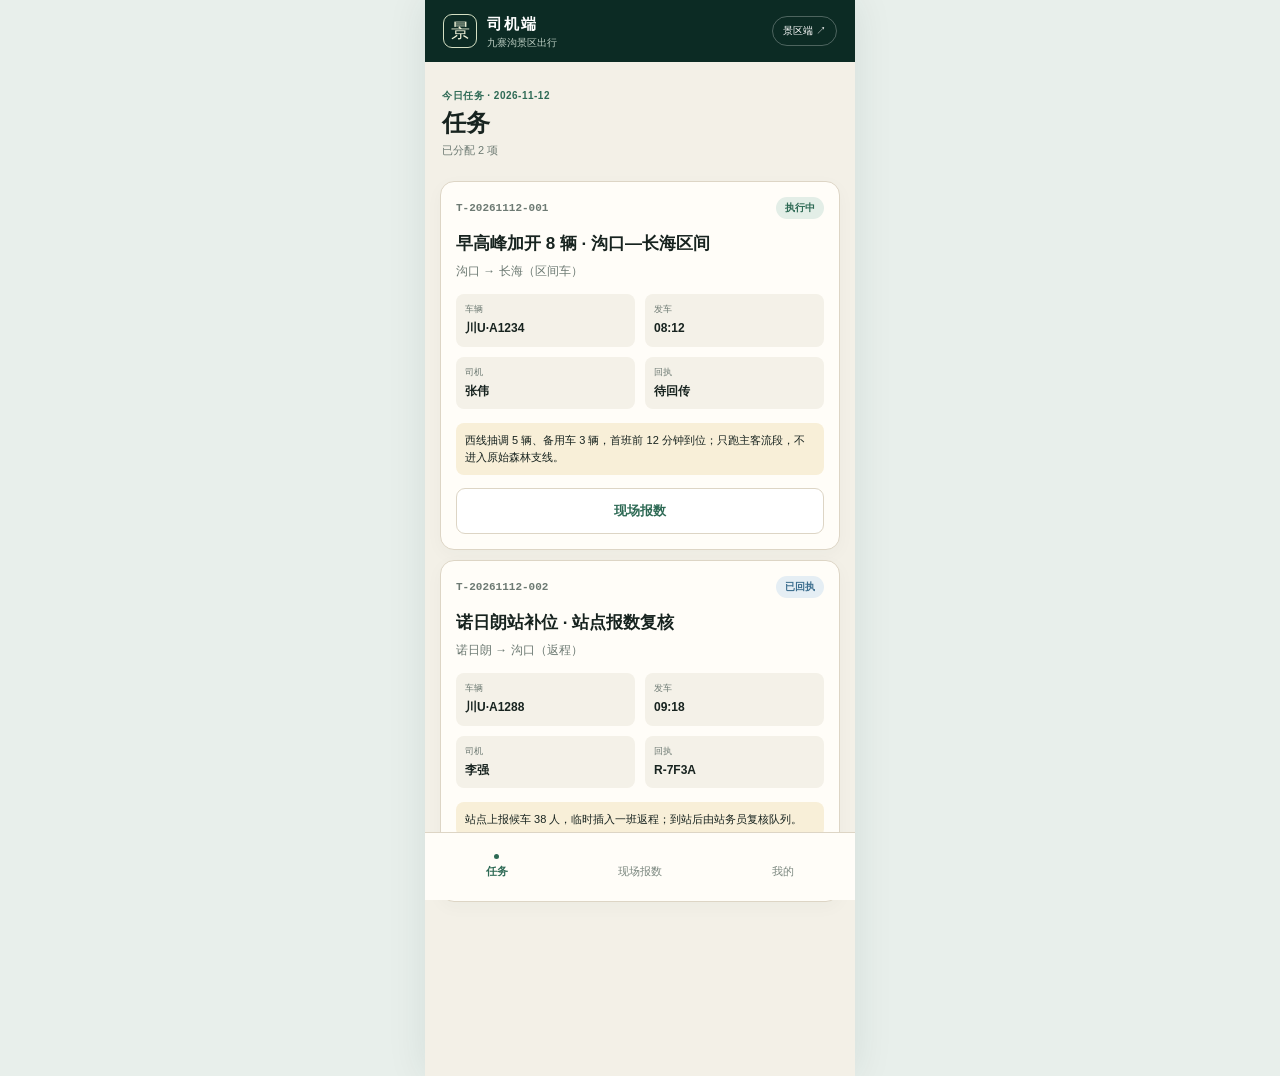
==== static/driver.html @ bd4abcb3 "Prepare DispatchOS for protected Render deployment" ====
<!doctype html>
<html lang="zh-CN">
<head>
  <meta charset="utf-8">
  <meta name="viewport" content="width=device-width,initial-scale=1,viewport-fit=cover">
  <meta name="theme-color" content="#0c2b24">
  <title>九寨景枢 · 司机端</title>
  <link rel="stylesheet" href="guest.css">
  <link rel="stylesheet" href="driver.css">
</head>
<body>
  <div class="app-shell driver-shell">
    <header class="guest-head">
      <div class="brand"><span class="brand-mark">景</span><span><b>司机端</b><small>九寨沟景区出行</small></span></div>
      <a class="driver-link" href="index.html?role=dispatcher#overview">景区端 ↗</a>
    </header>
    <main id="driver-app" aria-live="polite"></main>
    <nav id="driver-tabs" class="tabbar">
      <button class="active" data-page="tasks">任务</button>
      <button data-page="report">现场报数</button>
      <button data-page="me">我的</button>
    </nav>
  </div>
  <div id="toast" role="status"></div>
  <script src="demo_snapshot.js"></script>
  <script src="driver.js"></script>
</body>
</html>
---- static/guest.css ----
:root{--forest:#0c2b24;--moss:#2e6a55;--ochre:#b87a3f;--bg:#f3f0e7;--ink:#17231f;--muted:#6d7a73;--line:#ddd5c5;--cream:#fffdf8;--red:#ab4030;--blue:#3d6f8f}*{box-sizing:border-box}body{margin:0;background:#e8efeb;color:var(--ink);font:15px/1.55 -apple-system,BlinkMacSystemFont,"Segoe UI","PingFang SC","Microsoft YaHei",sans-serif}.app-shell{width:min(100%,430px);min-height:100dvh;margin:auto;background:var(--bg);position:relative;padding-bottom:76px;box-shadow:0 0 38px #183b3417}.guest-head{height:62px;background:var(--forest);color:#fff;display:flex;align-items:center;justify-content:space-between;padding:0 18px}.brand{display:flex;align-items:center;gap:10px}.brand-mark{width:34px;height:34px;border:1px solid #d4dfc3;border-radius:9px;display:grid;place-items:center;color:#eff2d9;font-family:serif;font-size:19px}.brand b,.brand small{display:block}.brand b{letter-spacing:.12em}.brand small{color:#becfc4;font-size:10px}.help{border:0;background:transparent;color:#e3eadd;font-size:13px;padding:9px}.offline{padding:10px 15px;background:#e6e8e5;border-bottom:1px solid #d2d6d2;color:#515a55;font-size:12px}main{padding:15px 15px 20px}.hero{min-height:210px;position:relative;overflow:hidden;border-radius:18px;padding:22px 19px;color:#fff;background:linear-gradient(100deg,#123a32ed,#215f49cc 60%,#52886899),linear-gradient(130deg,#12382d,#6b9e76 52%,#d0c89c)}.hero:before,.hero:after{content:"";position:absolute;bottom:-45px;width:250px;height:145px;background:#0d352c;border-radius:55% 55% 0 0;transform:rotate(-15deg)}.hero:before{right:-45px;bottom:-57px;background:#226044}.hero:after{right:105px;bottom:-89px;background:#8aa980;opacity:.8}.hero>*{position:relative;z-index:1}.eyebrow{font-size:9px;letter-spacing:1.7px;color:#d5e4c5}.hero h1{font-family:Georgia,"Songti SC",serif;font-size:28px;line-height:1.35;margin:13px 0 7px}.hero h1 em{font-style:normal;color:#e8e8bd}.hero p{font-size:12px;color:#e0e9dc}.hero-land{position:absolute!important;right:0;bottom:0;width:160px;height:80px;z-index:0!important}.hero-land i,.hero-land b,.hero-land span{position:absolute;bottom:0;right:0;width:140px;height:75px;background:#0f453d;clip-path:polygon(50% 0,100% 100%,0 100%);opacity:.7}.hero-land b{right:65px;width:130px;height:57px;background:#c3d2a3;opacity:.6}.hero-land span{bottom:-15px;right:-20px;width:200px;height:55px;background:#83b5a0;clip-path:ellipse(50% 45% at 50% 50%);opacity:.75}.section{background:var(--cream);border:1px solid var(--line);border-radius:14px;padding:16px;margin-top:13px}.section-title{display:flex;align-items:center;justify-content:space-between;gap:8px}.section-title small,.page-title small{font-size:10px;letter-spacing:1px;color:var(--ochre);font-weight:700}.section-title h2,.section h2{font-size:16px;margin:3px 0 0}.badge{padding:4px 8px;border-radius:30px;background:#e7efe7;color:var(--moss);font-size:10px;white-space:nowrap}.badge.estimated{background:#f8edd8;color:#9a6b25}.badge.planned{background:#eceeea;color:#69736d}.badge.demo{background:#f8edd8;color:#9a6b25}.eta{display:flex;align-items:baseline;gap:9px;margin:16px 0 0}.eta strong{font-size:28px;color:var(--forest);letter-spacing:-.5px}.eta span{font-size:12px;color:var(--muted)}.source{font-size:10px;color:#78847d;margin-top:6px}.route-line{display:flex;align-items:center;gap:8px;margin-top:18px;color:#53685d;font-size:10px}.route-line i{height:1px;background:#a8c0ae;flex:1}.route-line b{color:var(--moss)}.slot-card{display:flex;justify-content:space-between;align-items:center;width:100%;padding:12px 0;border:0;border-bottom:1px solid #ece8dc;background:transparent;text-align:left}.slot-card:last-of-type{border-bottom:0}.slot-card b,.slot-card small{display:block}.slot-card b{font-size:13px}.slot-card small{font-size:10px;color:var(--muted);margin-top:2px}.slot-open{font-size:10px;color:var(--moss)}.slot-open b{display:inline;font-size:18px;margin-left:5px}.link{border:0;background:none;color:var(--moss);font-size:11px}.note-card{background:#e9efe4;border-color:#dce5d5}.note-card p,.section>p{font-size:12px;color:#63736a;margin-top:8px}.tabbar{position:fixed;z-index:4;bottom:0;left:50%;transform:translateX(-50%);width:min(100%,430px);height:68px;padding-bottom:env(safe-area-inset-bottom);display:flex;justify-content:space-around;align-items:center;background:#fffdf8;border-top:1px solid var(--line)}.tabbar button{flex:1;height:100%;border:0;background:none;color:#7b877f;font-size:11px}.tabbar button:before{content:"";display:block;width:5px;height:5px;border-radius:50%;background:transparent;margin:0 auto 5px}.tabbar button.active{color:var(--moss);font-weight:700}.tabbar button.active:before{background:var(--moss)}.page-title{padding:12px 2px 14px}.page-title h1{font-size:25px;margin:3px 0}.page-title p{font-size:12px;color:var(--muted)}.field{display:block;font-size:12px;font-weight:600;margin:16px 0}.field input,.field select{display:block;width:100%;height:48px;border:1px solid var(--line);background:white;border-radius:8px;padding:0 12px;margin-top:7px;font-size:14px}.notice{padding:12px;border-radius:9px;background:#f7edda;color:#735a32;font-size:11px;margin:12px 0}.agree{display:flex;gap:8px;align-items:flex-start;font-size:11px;color:#66736b;margin:14px 0}.agree input{accent-color:var(--moss);margin-top:3px}.primary,.secondary{width:100%;height:50px;border:0;border-radius:9px;background:var(--moss);color:white;font-weight:700;font-size:14px}.primary:disabled{background:#a8b5ad}.privacy{text-align:center;color:#929a92;font-size:10px;margin:12px}.booking-card{background:var(--cream);border:1px solid var(--line);border-radius:13px;padding:15px;margin:10px 0}.booking-top{display:flex;justify-content:space-between;align-items:center}.state{font-size:10px;padding:4px 8px;border-radius:20px;background:#e2efe4;color:#2f7653}.state.cancelled{background:#eceeea;color:#737a74}.state.checked_in{background:#e5eef4;color:#3d6f8f}.booking-card h2{font-size:15px;margin:12px 0 4px}.booking-card p{font-size:11px;color:var(--muted)}.qr{margin:14px auto 2px;width:190px;height:85px;border:1px dashed #bea77e;border-radius:9px;display:grid;place-items:center;background:repeating-linear-gradient(135deg,#faf7ef,#faf7ef 5px,#f0eadb 5px,#f0eadb 8px);font:700 13px ui-monospace,monospace;color:var(--forest);letter-spacing:1px}.secondary{margin-top:13px;background:#fff;border:1px solid var(--line);color:var(--moss);height:42px}.empty{text-align:center;padding:44px 18px;background:#fffdf8;border:1px solid var(--line);border-radius:14px}.empty div{font-size:16px;font-weight:700}.empty p{font-size:11px;color:var(--muted);margin:8px 0 18px}.route-map{display:flex;align-items:center;justify-content:center;background:#fff;border:1px solid var(--line);border-radius:13px;padding:24px 10px}.route-map div{display:grid;justify-items:center;gap:8px;font-size:9px;white-space:nowrap}.route-map i{font-style:normal;width:26px;height:26px;border-radius:50%;display:grid;place-items:center;background:#e2efe6;color:var(--moss);font-weight:700}.route-map span{height:2px;background:#b9d2c0;width:36px}dialog{border:0;border-radius:14px;padding:20px;max-width:350px;width:calc(100% - 40px);box-shadow:0 18px 55px #102c2440}dialog::backdrop{background:#102c2470}dialog p{font-size:12px;color:#627068}.close{margin-top:16px;height:42px;width:100%;border:0;border-radius:8px;background:var(--forest);color:white}#toast{position:fixed;bottom:82px;left:50%;transform:translate(-50%,10px);padding:10px 15px;background:#203b31;color:white;border-radius:8px;font-size:12px;opacity:0;transition:.2s;z-index:10;pointer-events:none;white-space:nowrap}#toast.show{opacity:1;transform:translate(-50%,0)}

.driver-link{border:1px solid #ffffff44;color:#fff;border-radius:20px;padding:6px 10px;font-size:10px;text-decoration:none;white-space:nowrap}.driver-link:hover{background:#ffffff18;text-decoration:none}
/* 车辆拥挤实况 */
.crowd-section{padding-bottom:13px}
.crowd-tools{display:flex;align-items:center;gap:4px;flex:none}
.crowd-refresh{padding:6px 0 6px 6px;font-weight:600}
.live-dot{display:inline-block;width:7px;height:7px;border-radius:50%;background:#2e6a55;margin-right:6px;position:relative;top:-1px;animation:livePulse 2.2s ease-out infinite}
@keyframes livePulse{0%,100%{box-shadow:0 0 0 0 #2e6a5540}50%{box-shadow:0 0 0 5px #2e6a5500}}
.crowd-summary{font-size:10px;color:#78847d;margin-top:6px;line-height:1.55}
.veh-list{margin-top:7px}
.veh-row{display:flex;align-items:center;gap:8px;width:100%;border:0;border-top:1px solid #ece8dc;background:transparent;padding:9px 0 8px;text-align:left;color:inherit;font:inherit;cursor:pointer;appearance:none;-webkit-appearance:none}
.veh-row:first-child{border-top:0;padding-top:7px}
.veh-row:hover{background:#faf7ef}
.veh-main{flex:1;min-width:0;display:block}
.veh-head{display:flex;align-items:center;gap:6px;flex-wrap:wrap;line-height:1.4}
.veh-head b{font-size:13px;letter-spacing:.02em}
.veh-dir{font-size:10px;color:var(--muted);white-space:nowrap}
.veh-level{font-size:9px;line-height:1.4;padding:2px 6px;border:0;border-radius:20px;white-space:nowrap;flex:none}
.veh-head .veh-level{margin-left:auto}
.veh-level.empty{background:#e4efe7;color:#2e6a55}
.veh-level.normal{background:#e5eef4;color:#3d6f8f}
.veh-level.crowded{background:#f8edd8;color:#9a6b25}
.veh-level.full{background:#f6e4df;color:#a2402f}
.veh-sub{display:block;font-size:10px;line-height:1.45;color:var(--muted);margin-top:1px;white-space:nowrap;overflow:hidden;text-overflow:ellipsis}
.fresh{font-size:9px;padding:1px 5px;border-radius:20px;white-space:nowrap}
.fresh.realtime{background:#e7efe7;color:#2e6a55}
.fresh.estimated{background:#f8edd8;color:#9a6b25}
.fresh.planned{background:#eceeea;color:#69736d}
.load-line{display:flex;align-items:center;gap:7px;margin-top:5px}
.load-track{position:relative;flex:1;height:6px;border-radius:6px;background:#e4dccb;overflow:hidden}
.load-track i{display:block;height:100%;border-radius:6px;background:var(--moss);transition:width .4s ease}
.veh-row.level-empty .load-track i{background:#4f8a6c}
.veh-row.level-normal .load-track i{background:#3d6f8f}
.veh-row.level-crowded .load-track i{background:#b87a3f}
.veh-row.level-full .load-track i{background:#ab4030}
.load-num{font-size:9px;color:var(--muted);min-width:44px;text-align:right;font-variant-numeric:tabular-nums;white-space:nowrap}
.load-num b{color:var(--ink);font-size:10px}
.veh-chev{color:#b3bdb4;font-size:18px;line-height:1;font-family:serif}
.veh-row:focus-visible,.crowd-refresh:focus-visible{outline:2px solid #2e6a55;outline-offset:2px;border-radius:6px}
.veh-detail-head{display:flex;justify-content:space-between;align-items:flex-start;gap:8px}
.veh-detail-head small{font-size:9px;letter-spacing:1px;color:var(--ochre);font-weight:700}
.veh-detail-head h2{font-size:20px;margin:2px 0}
.veh-detail-head p{font-size:11px;color:var(--muted);margin:0}
.veh-detail-head .veh-level{margin-left:0}
.veh-pct{display:flex;align-items:baseline;gap:8px;margin-top:16px}
.veh-pct strong{font-size:34px;color:var(--forest);letter-spacing:-1px;line-height:1}
.veh-pct span{font-size:10px;color:var(--muted)}
.load-track.big{height:9px;margin-top:9px}
.veh-detail.level-empty .load-track.big i{background:#4f8a6c}
.veh-detail.level-normal .load-track.big i{background:#3d6f8f}
.veh-detail.level-crowded .load-track.big i{background:#b87a3f}
.veh-detail.level-full .load-track.big i{background:#ab4030}
.veh-facts{display:grid;grid-template-columns:1fr 1fr;gap:7px;margin:14px 0 4px}
.veh-fact{background:#f5f1e8;border-radius:9px;padding:8px 10px;min-width:0}
.veh-fact small{display:block;font-size:9px;color:var(--muted)}
.veh-fact b{display:block;font-size:12px;margin-top:3px;white-space:nowrap;overflow:hidden;text-overflow:ellipsis}
.spark-title{font-size:10px;color:var(--muted);margin-top:12px}
.spark{display:flex;align-items:flex-end;gap:4px;height:44px;margin-top:6px;padding:0 2px}
.spark i{flex:1;min-width:4px;background:#cfdcc9;border-radius:3px 3px 0 0;min-height:5px}
.spark i:last-child{background:var(--moss)}
.veh-detail.level-empty .spark i:last-child{background:#2e6a55}
.veh-detail.level-normal .spark i:last-child{background:#3d6f8f}
.veh-detail.level-crowded .spark i:last-child{background:#b87a3f}
.veh-detail.level-full .spark i:last-child{background:#ab4030}
.crowd-legend{display:grid;grid-template-columns:1fr 1fr;gap:6px 10px;margin:10px 0 2px}
.legend-item{display:flex;align-items:center;gap:6px;font-size:10px;color:#5d6b63;white-space:nowrap}
.legend-dot{display:block;width:8px;height:8px;padding:0;border:0;border-radius:50%;flex:none}
.legend-dot.empty{background:#2e6a55}
.legend-dot.normal{background:#3d6f8f}
.legend-dot.crowded{background:#b87a3f}
.legend-dot.full{background:#ab4030}
#dialog{max-height:88dvh;overflow:auto}
@media (prefers-reduced-motion:reduce){.live-dot{animation:none;box-shadow:none}.load-track i{transition:none}}
---- static/driver.css ----
body{background:#e8efeb}.driver-shell{max-width:430px;min-height:100dvh}.driver-shell .guest-head{position:sticky;top:0;z-index:2}.driver-shell main{padding:14px 15px 88px;min-height:calc(100dvh - 130px)}.driver-page-head{padding:6px 2px 12px}.driver-page-head small{color:var(--moss);font-size:10px;font-weight:700;letter-spacing:.05em}.driver-page-head h1{margin:3px 0 1px;font-size:24px;line-height:1.25}.driver-page-head p{margin:4px 0 0;color:var(--muted);font-size:11px}.driver-task,.report-card,.profile-card{margin:10px 0;padding:15px;background:var(--cream);border:1px solid var(--line);border-radius:14px;box-shadow:0 5px 18px #183b3408}.task-top{display:flex;justify-content:space-between;align-items:center;color:var(--muted);font:11px ui-monospace,monospace}.task-state{padding:4px 9px;border-radius:999px;background:#eceeea;color:#626c66;font:600 10px system-ui}.task-state.dispatched{background:#f8efd8;color:#80601e}.task-state.accepted{background:#e3eee7;color:#2e6a55}.task-state.reported{background:#e5eef4;color:#3d6f8f}.driver-task h2{margin:12px 0 4px;font-size:17px}.task-route{margin:0;color:var(--muted);font-size:12px}.task-grid{display:grid;grid-template-columns:1fr 1fr;gap:10px;margin:14px 0}.task-grid>div{padding:9px;background:#f4f1e8;border-radius:8px}.task-grid small,.task-grid b{display:block}.task-grid small{color:var(--muted);font-size:9px}.task-grid b{margin-top:2px;font-size:12px}.task-note{padding:9px;background:#f8efd8;border-radius:8px;font-size:11px}.driver-shell .primary,.driver-shell .secondary{width:100%;height:46px;border:0;border-radius:9px;background:var(--moss);color:#fff;font-size:13px;font-weight:700}.driver-shell .secondary{margin-top:2px;background:#fff;border:1px solid var(--line);color:var(--moss)}.receipt{margin-top:12px;padding:10px;border-radius:9px;background:#e5eef4;color:#3d6f8f;font-size:11px}.report-card label{display:block;margin:0 0 14px;font-size:11px;font-weight:700}.report-card input,.report-card textarea{display:block;width:100%;margin-top:6px;padding:11px;border:1px solid var(--line);border-radius:9px;background:#fff;color:var(--ink);font:14px system-ui}.report-options{display:grid;grid-template-columns:repeat(3,1fr);gap:7px;margin:10px 0 16px}.report-option{min-height:58px;border:1px solid var(--line);border-radius:9px;background:#fff;color:var(--ink)}.report-option b,.report-option small{display:block}.report-option b{font-size:12px}.report-option small{margin-top:2px;color:var(--muted);font-size:9px}.report-option.selected{border-color:var(--moss);background:#e3eee7;box-shadow:inset 0 0 0 1px var(--moss)}.profile-card{text-align:center;padding:22px 16px}.profile-avatar{width:58px;height:58px;margin:0 auto 7px;display:grid;place-items:center;border-radius:50%;background:var(--forest);color:var(--cream);font-size:22px;font-weight:700}.profile-card h2{margin:6px 0 18px;font-size:18px}.profile-row{display:flex;justify-content:space-between;padding:12px 2px;border-top:1px solid var(--line);text-align:left;font-size:11px}.profile-row span{color:var(--muted)}.profile-row b{font-size:11px}.driver-shell .tabbar{z-index:5}.driver-shell .tabbar button{font-size:11px}.driver-shell .tabbar button.active{color:var(--moss)}@media(max-width:430px){.driver-shell{width:100%;box-shadow:none}.driver-shell main{padding-left:12px;padding-right:12px}}
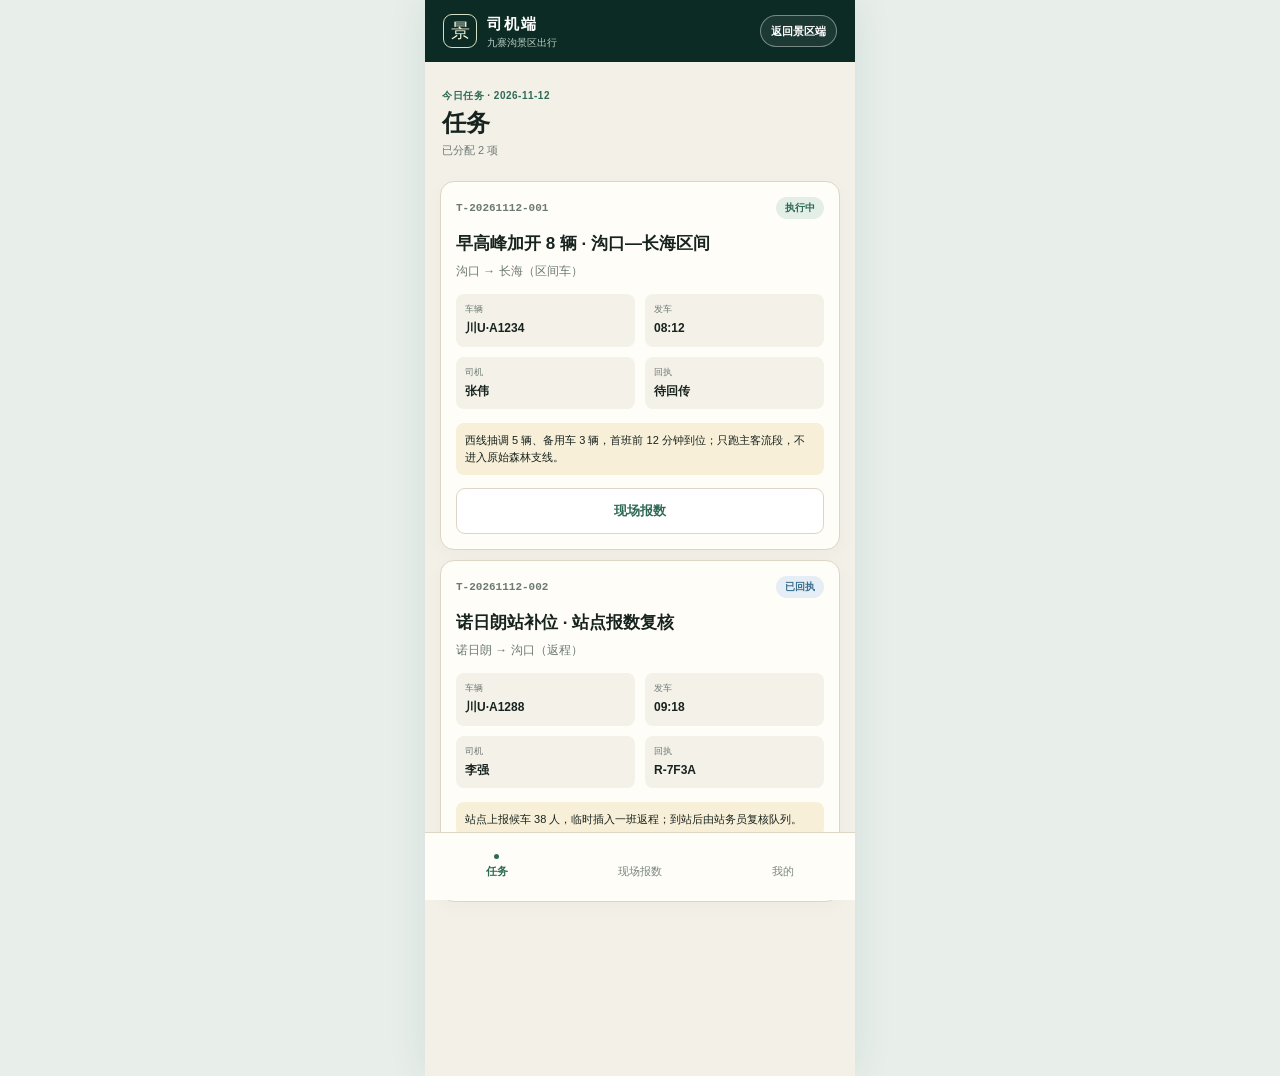
==== commit 8e0d58ef: "Improve DispatchOS passenger and driver experience" ====
--- a/static/driver.html
+++ b/static/driver.html
@@ -12,7 +12,7 @@
   <div class="app-shell driver-shell">
     <header class="guest-head">
       <div class="brand"><span class="brand-mark">景</span><span><b>司机端</b><small>九寨沟景区出行</small></span></div>
-      <a class="driver-link" href="index.html?role=dispatcher#overview">景区端 ↗</a>
+      <a class="scenic-return" href="index.html?role=dispatcher#overview">返回景区端</a>
     </header>
     <main id="driver-app" aria-live="polite"></main>
     <nav id="driver-tabs" class="tabbar">
--- a/static/guest.css
+++ b/static/guest.css
@@ -1,6 +1,6 @@
 :root{--forest:#0c2b24;--moss:#2e6a55;--ochre:#b87a3f;--bg:#f3f0e7;--ink:#17231f;--muted:#6d7a73;--line:#ddd5c5;--cream:#fffdf8;--red:#ab4030;--blue:#3d6f8f}*{box-sizing:border-box}body{margin:0;background:#e8efeb;color:var(--ink);font:15px/1.55 -apple-system,BlinkMacSystemFont,"Segoe UI","PingFang SC","Microsoft YaHei",sans-serif}.app-shell{width:min(100%,430px);min-height:100dvh;margin:auto;background:var(--bg);position:relative;padding-bottom:76px;box-shadow:0 0 38px #183b3417}.guest-head{height:62px;background:var(--forest);color:#fff;display:flex;align-items:center;justify-content:space-between;padding:0 18px}.brand{display:flex;align-items:center;gap:10px}.brand-mark{width:34px;height:34px;border:1px solid #d4dfc3;border-radius:9px;display:grid;place-items:center;color:#eff2d9;font-family:serif;font-size:19px}.brand b,.brand small{display:block}.brand b{letter-spacing:.12em}.brand small{color:#becfc4;font-size:10px}.help{border:0;background:transparent;color:#e3eadd;font-size:13px;padding:9px}.offline{padding:10px 15px;background:#e6e8e5;border-bottom:1px solid #d2d6d2;color:#515a55;font-size:12px}main{padding:15px 15px 20px}.hero{min-height:210px;position:relative;overflow:hidden;border-radius:18px;padding:22px 19px;color:#fff;background:linear-gradient(100deg,#123a32ed,#215f49cc 60%,#52886899),linear-gradient(130deg,#12382d,#6b9e76 52%,#d0c89c)}.hero:before,.hero:after{content:"";position:absolute;bottom:-45px;width:250px;height:145px;background:#0d352c;border-radius:55% 55% 0 0;transform:rotate(-15deg)}.hero:before{right:-45px;bottom:-57px;background:#226044}.hero:after{right:105px;bottom:-89px;background:#8aa980;opacity:.8}.hero>*{position:relative;z-index:1}.eyebrow{font-size:9px;letter-spacing:1.7px;color:#d5e4c5}.hero h1{font-family:Georgia,"Songti SC",serif;font-size:28px;line-height:1.35;margin:13px 0 7px}.hero h1 em{font-style:normal;color:#e8e8bd}.hero p{font-size:12px;color:#e0e9dc}.hero-land{position:absolute!important;right:0;bottom:0;width:160px;height:80px;z-index:0!important}.hero-land i,.hero-land b,.hero-land span{position:absolute;bottom:0;right:0;width:140px;height:75px;background:#0f453d;clip-path:polygon(50% 0,100% 100%,0 100%);opacity:.7}.hero-land b{right:65px;width:130px;height:57px;background:#c3d2a3;opacity:.6}.hero-land span{bottom:-15px;right:-20px;width:200px;height:55px;background:#83b5a0;clip-path:ellipse(50% 45% at 50% 50%);opacity:.75}.section{background:var(--cream);border:1px solid var(--line);border-radius:14px;padding:16px;margin-top:13px}.section-title{display:flex;align-items:center;justify-content:space-between;gap:8px}.section-title small,.page-title small{font-size:10px;letter-spacing:1px;color:var(--ochre);font-weight:700}.section-title h2,.section h2{font-size:16px;margin:3px 0 0}.badge{padding:4px 8px;border-radius:30px;background:#e7efe7;color:var(--moss);font-size:10px;white-space:nowrap}.badge.estimated{background:#f8edd8;color:#9a6b25}.badge.planned{background:#eceeea;color:#69736d}.badge.demo{background:#f8edd8;color:#9a6b25}.eta{display:flex;align-items:baseline;gap:9px;margin:16px 0 0}.eta strong{font-size:28px;color:var(--forest);letter-spacing:-.5px}.eta span{font-size:12px;color:var(--muted)}.source{font-size:10px;color:#78847d;margin-top:6px}.route-line{display:flex;align-items:center;gap:8px;margin-top:18px;color:#53685d;font-size:10px}.route-line i{height:1px;background:#a8c0ae;flex:1}.route-line b{color:var(--moss)}.slot-card{display:flex;justify-content:space-between;align-items:center;width:100%;padding:12px 0;border:0;border-bottom:1px solid #ece8dc;background:transparent;text-align:left}.slot-card:last-of-type{border-bottom:0}.slot-card b,.slot-card small{display:block}.slot-card b{font-size:13px}.slot-card small{font-size:10px;color:var(--muted);margin-top:2px}.slot-open{font-size:10px;color:var(--moss)}.slot-open b{display:inline;font-size:18px;margin-left:5px}.link{border:0;background:none;color:var(--moss);font-size:11px}.note-card{background:#e9efe4;border-color:#dce5d5}.note-card p,.section>p{font-size:12px;color:#63736a;margin-top:8px}.tabbar{position:fixed;z-index:4;bottom:0;left:50%;transform:translateX(-50%);width:min(100%,430px);height:68px;padding-bottom:env(safe-area-inset-bottom);display:flex;justify-content:space-around;align-items:center;background:#fffdf8;border-top:1px solid var(--line)}.tabbar button{flex:1;height:100%;border:0;background:none;color:#7b877f;font-size:11px}.tabbar button:before{content:"";display:block;width:5px;height:5px;border-radius:50%;background:transparent;margin:0 auto 5px}.tabbar button.active{color:var(--moss);font-weight:700}.tabbar button.active:before{background:var(--moss)}.page-title{padding:12px 2px 14px}.page-title h1{font-size:25px;margin:3px 0}.page-title p{font-size:12px;color:var(--muted)}.field{display:block;font-size:12px;font-weight:600;margin:16px 0}.field input,.field select{display:block;width:100%;height:48px;border:1px solid var(--line);background:white;border-radius:8px;padding:0 12px;margin-top:7px;font-size:14px}.notice{padding:12px;border-radius:9px;background:#f7edda;color:#735a32;font-size:11px;margin:12px 0}.agree{display:flex;gap:8px;align-items:flex-start;font-size:11px;color:#66736b;margin:14px 0}.agree input{accent-color:var(--moss);margin-top:3px}.primary,.secondary{width:100%;height:50px;border:0;border-radius:9px;background:var(--moss);color:white;font-weight:700;font-size:14px}.primary:disabled{background:#a8b5ad}.privacy{text-align:center;color:#929a92;font-size:10px;margin:12px}.booking-card{background:var(--cream);border:1px solid var(--line);border-radius:13px;padding:15px;margin:10px 0}.booking-top{display:flex;justify-content:space-between;align-items:center}.state{font-size:10px;padding:4px 8px;border-radius:20px;background:#e2efe4;color:#2f7653}.state.cancelled{background:#eceeea;color:#737a74}.state.checked_in{background:#e5eef4;color:#3d6f8f}.booking-card h2{font-size:15px;margin:12px 0 4px}.booking-card p{font-size:11px;color:var(--muted)}.qr{margin:14px auto 2px;width:190px;height:85px;border:1px dashed #bea77e;border-radius:9px;display:grid;place-items:center;background:repeating-linear-gradient(135deg,#faf7ef,#faf7ef 5px,#f0eadb 5px,#f0eadb 8px);font:700 13px ui-monospace,monospace;color:var(--forest);letter-spacing:1px}.secondary{margin-top:13px;background:#fff;border:1px solid var(--line);color:var(--moss);height:42px}.empty{text-align:center;padding:44px 18px;background:#fffdf8;border:1px solid var(--line);border-radius:14px}.empty div{font-size:16px;font-weight:700}.empty p{font-size:11px;color:var(--muted);margin:8px 0 18px}.route-map{display:flex;align-items:center;justify-content:center;background:#fff;border:1px solid var(--line);border-radius:13px;padding:24px 10px}.route-map div{display:grid;justify-items:center;gap:8px;font-size:9px;white-space:nowrap}.route-map i{font-style:normal;width:26px;height:26px;border-radius:50%;display:grid;place-items:center;background:#e2efe6;color:var(--moss);font-weight:700}.route-map span{height:2px;background:#b9d2c0;width:36px}dialog{border:0;border-radius:14px;padding:20px;max-width:350px;width:calc(100% - 40px);box-shadow:0 18px 55px #102c2440}dialog::backdrop{background:#102c2470}dialog p{font-size:12px;color:#627068}.close{margin-top:16px;height:42px;width:100%;border:0;border-radius:8px;background:var(--forest);color:white}#toast{position:fixed;bottom:82px;left:50%;transform:translate(-50%,10px);padding:10px 15px;background:#203b31;color:white;border-radius:8px;font-size:12px;opacity:0;transition:.2s;z-index:10;pointer-events:none;white-space:nowrap}#toast.show{opacity:1;transform:translate(-50%,0)}
 
-.driver-link{border:1px solid #ffffff44;color:#fff;border-radius:20px;padding:6px 10px;font-size:10px;text-decoration:none;white-space:nowrap}.driver-link:hover{background:#ffffff18;text-decoration:none}
+.head-actions{display:flex;align-items:center;gap:3px}.scenic-return{display:inline-flex;align-items:center;justify-content:center;min-height:32px;border:1px solid #ffffff66;border-radius:18px;padding:5px 10px;background:#ffffff12;color:#fff;font-size:11px;font-weight:700;line-height:1;text-decoration:none;white-space:nowrap}.scenic-return:hover{background:#ffffff28;text-decoration:none}.scenic-return:focus-visible{outline:2px solid #fff;outline-offset:2px}.driver-shell .scenic-return{font-size:11px}
 /* 车辆拥挤实况 */
 .crowd-section{padding-bottom:13px}
 .crowd-tools{display:flex;align-items:center;gap:4px;flex:none}
@@ -71,4 +71,5 @@
 .legend-dot.crowded{background:#b87a3f}
 .legend-dot.full{background:#ab4030}
 #dialog{max-height:88dvh;overflow:auto}
+.station-crowd-section{padding-bottom:13px}.station-flow-summary{margin-top:6px;color:#78847d;font-size:10px;line-height:1.55}.station-flow-list{margin-top:8px}.station-flow-row{padding:11px 0;border-top:1px solid #ece8dc}.station-flow-row:first-child{border-top:0;padding-top:5px}.station-flow-head{display:flex;align-items:flex-start;justify-content:space-between;gap:10px}.station-flow-head>div:first-child{min-width:0}.station-flow-head b{font-size:13px}.station-flow-status{display:inline-block;margin-left:6px;padding:2px 6px;border-radius:20px;font-size:9px;line-height:1.35;vertical-align:1px}.station-flow-status.empty{background:#e4efe7;color:#2e6a55}.station-flow-status.normal{background:#e5eef4;color:#3d6f8f}.station-flow-status.crowded{background:#f8edd8;color:#9a6b25}.station-flow-status.full{background:#f6e4df;color:#a2402f}.station-flow-count{display:flex;align-items:baseline;gap:2px;color:var(--forest);white-space:nowrap}.station-flow-count b{font-size:21px;line-height:1}.station-flow-count span{font-size:10px;color:var(--muted)}.station-flow-meta{margin-top:3px;color:var(--muted);font-size:10px}.station-flow-track{height:6px;margin-top:7px;overflow:hidden;border-radius:99px;background:#e4dccb}.station-flow-track i{display:block;height:100%;border-radius:inherit;background:var(--moss);transition:width .4s ease}.station-flow-row.level-normal .station-flow-track i{background:#3d6f8f}.station-flow-row.level-crowded .station-flow-track i{background:#b87a3f}.station-flow-row.level-full .station-flow-track i{background:#ab4030}.station-guide{display:grid;gap:3px;margin-top:9px;padding:8px 9px;border-radius:8px;background:#f8efd8;color:#735a32;font-size:10px;line-height:1.5}.station-guide b{font-size:10px}.station-guide span{padding-left:10px;position:relative}.station-guide span:before{content:"";position:absolute;left:1px;top:.68em;width:4px;height:4px;border-radius:50%;background:#b87a3f}@media (prefers-reduced-motion:reduce){.station-flow-track i{transition:none}}
 @media (prefers-reduced-motion:reduce){.live-dot{animation:none;box-shadow:none}.load-track i{transition:none}}
